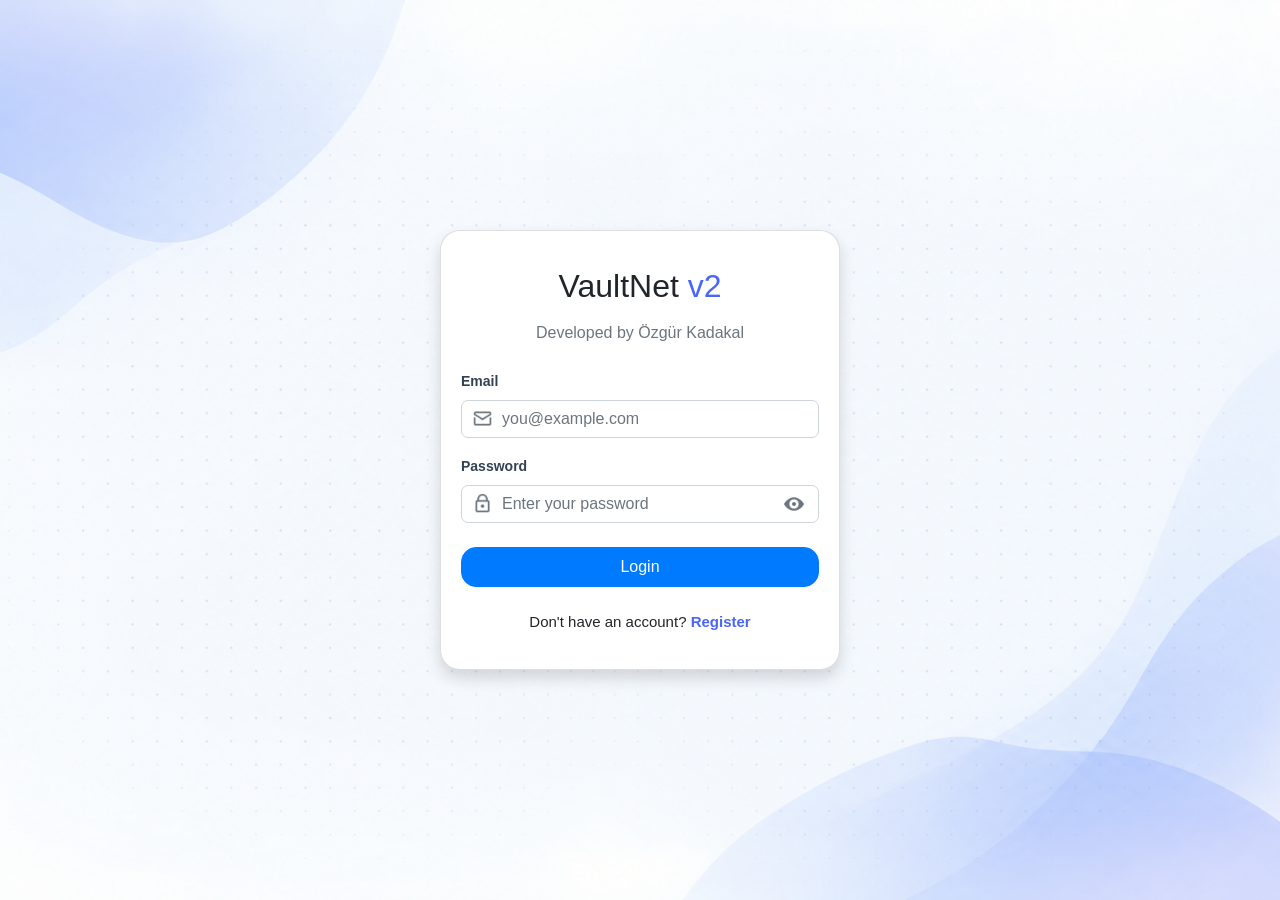
==== Client/index.html @ 26ae2a5c "feat: Register sayfası arayüzü tamamlandı. Ayrıca index.html'de title değişikliliği yapıldı ve index" ====
<!doctype html>
<html lang="en">
  <head>
    <meta charset="UTF-8" />
    <meta name="viewport" content="width=device-width, initial-scale=1.0" />
    <title>VaultNet - Login</title>

    <link
      rel="stylesheet"
      href="https://cdn.jsdelivr.net/npm/bootstrap@4.6.2/dist/css/bootstrap.min.css"
      integrity="sha384-xOolHFLEh07PJGoPkLv1IbcEPTNtaed2xpHsD9ESMhqIYd0nLMwNLD69Npy4HI+N"
      crossorigin="anonymous"
    />
    <link rel="stylesheet" href="CSS/auth.css" />
  </head>

  <body>
    <div
      class="d-flex justify-content-center align-items-center vh-100 login-background"
    >
      <div class="card shadow" style="width: 25rem; border-radius: 20px">
        <div class="card-body">
          <h2 class="card-title text-center mt-3">
            VaultNet
            <span style="color: #4965fa">v2</span>
          </h2>
          <p class="text-muted text-center mb-4 mt-3">
            Developed by Özgür Kadakal
          </p>

          <form>
            <div class="form-group">
              <label style="font-weight: bold; font-size: 14px; color: #334155"
                >Email</label
              >
              <input
                type="email"
                class="form-control email-input-icon"
                placeholder="you@example.com"
                style="border-radius: 7px; color: #334155;"
              />
            </div>
            <div class="form-group">
              <label style="font-weight: bold; font-size: 14px; color: #334155"
                >Password</label
              >
              <div class="position-relative">
                <input
                  type="password"
                  id="password-input"
                  class="form-control password-input-icon"
                  placeholder="Enter your password"
                  style="border-radius: 7px; color: #334155;"
                />
                <img
                  src="Media/Icons/open-eye-icon.png"
                  class="password-eye-icon"
                  id="toggle-password"
                  alt="Toggle Password"
                />
              </div>
            </div>
            <button
              type="submit"
              class="btn btn-primary btn-block mt-4"
              style="border-radius: 15px; height: 40px"
            >
              Login
            </button>
            <p class="text-center mt-4" style="font-size: 15px">
              Don't have an account?
              <a href="register.html" class="register-link">Register</a>
            </p>
          </form>
        </div>
      </div>
    </div>

    <script
      src="https://cdn.jsdelivr.net/npm/jquery@3.5.1/dist/jquery.slim.min.js"
      integrity="sha384-DfXdz2htPH0lsSSs5nCTpuj/zy4C+OGpamoFVy38MVBnE+IbbVYUew+OrCXaRkfj"
      crossorigin="anonymous"
    ></script>
    <script
      src="https://cdn.jsdelivr.net/npm/popper.js@1.16.1/dist/umd/popper.min.js"
      integrity="sha384-9/reFTGAW83EW2RDu2S0VKaIzap3H66lZH81PoYlFhbGU+6BZp6G7niu735Sk7lN"
      crossorigin="anonymous"
    ></script>
    <script
      src="https://cdn.jsdelivr.net/npm/bootstrap@4.6.2/dist/js/bootstrap.min.js"
      integrity="sha384-+sLIOodYLS7CIrQpBjl+C7nPvqq+FbNUBDunl/OZv93DB7Ln/533i8e/mZXLi/P+"
      crossorigin="anonymous"
    ></script>
    <script src="JS/index.js"></script>
  </body>
</html>
---- Client/CSS/auth.css ----
.login-background {
    background-image: url('../Media/Images/login-background-image.png');
    background-size: cover;
    background-position: center;
    background-repeat: no-repeat;
}

.register-link{
    color: #4965fa;
    font-weight: bold;
}

.register-link:hover{
    text-decoration: none;
    color: #4965fa;
}

.email-input-icon{
    background-image: url('../Media/Icons/mail-icon.png');
    background-position: 10px center;
    background-repeat: no-repeat;
    background-size: 21px;
    padding-left: 40px;
}

.password-input-icon{
    background-image: url('../Media/Icons/lock-icon.png');
    background-position: 10px center;
    background-repeat: no-repeat;
    background-size: 21px;
    padding-left: 40px;
    padding-right: 45px;
}

.password-eye-icon{
    position: absolute;
    right: 15px;
    top: 50%;
    transform: translateY(-50%);
    width: 20px;
    cursor: pointer;
}
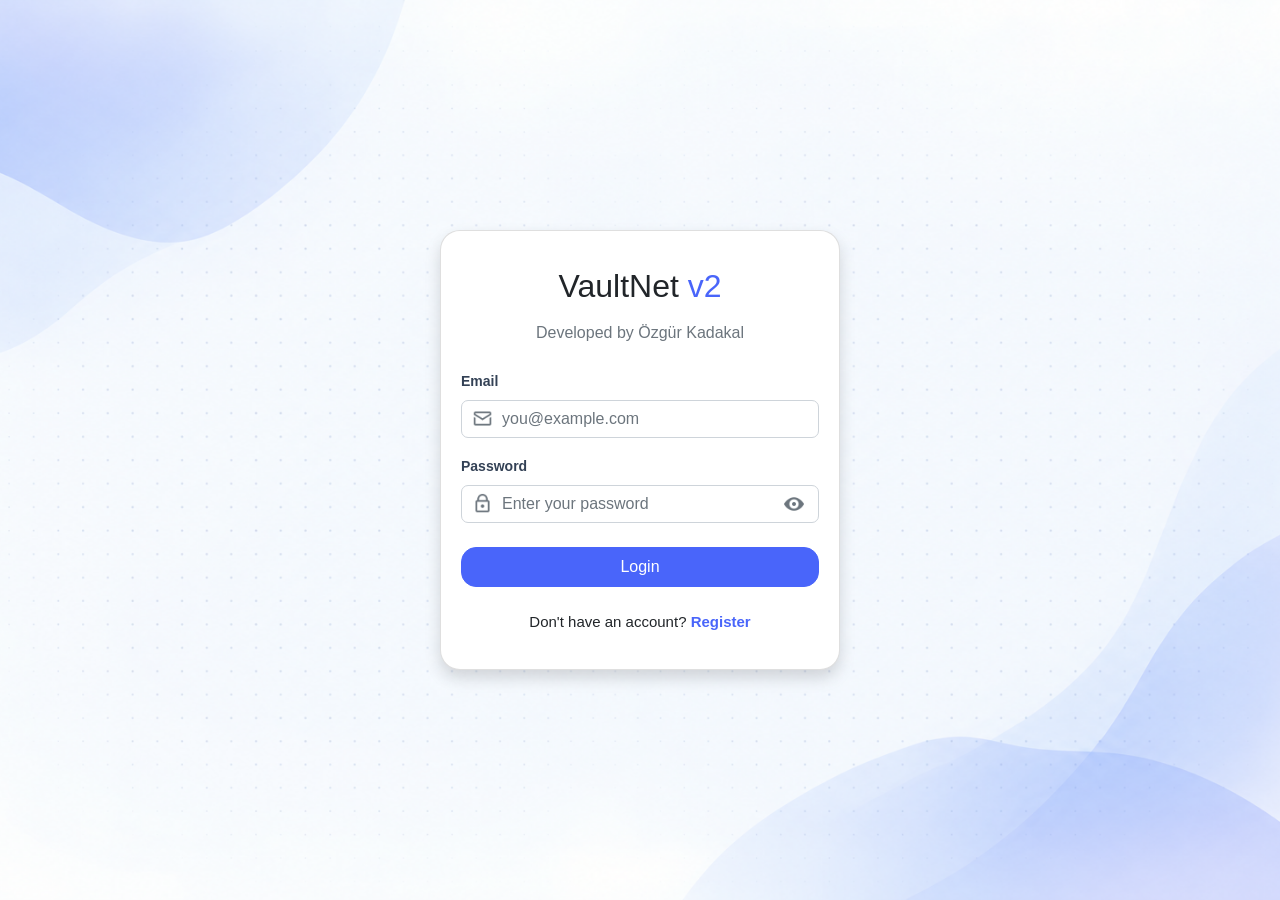
==== commit f804c1ea: "style: Login ve Register buton renkleri tema renklerine göre güncellendi." ====
--- a/Client/index.html
+++ b/Client/index.html
@@ -11,6 +11,10 @@
       integrity="sha384-xOolHFLEh07PJGoPkLv1IbcEPTNtaed2xpHsD9ESMhqIYd0nLMwNLD69Npy4HI+N"
       crossorigin="anonymous"
     />
+    <link
+      rel="stylesheet"
+      href="https://cdnjs.cloudflare.com/ajax/libs/animate.css/4.1.1/animate.min.css"
+    />
     <link rel="stylesheet" href="CSS/auth.css" />
   </head>
 
@@ -18,7 +22,10 @@
     <div
       class="d-flex justify-content-center align-items-center vh-100 login-background"
     >
-      <div class="card shadow" style="width: 25rem; border-radius: 20px">
+      <div
+        class="card shadow animate__animated animate__pulse animate__fadeIn"
+        style="width: 25rem; border-radius: 20px"
+      >
         <div class="card-body">
           <h2 class="card-title text-center mt-3">
             VaultNet
@@ -37,7 +44,7 @@
                 type="email"
                 class="form-control email-input-icon"
                 placeholder="you@example.com"
-                style="border-radius: 7px; color: #334155;"
+                style="border-radius: 7px; color: #334155"
               />
             </div>
             <div class="form-group">
@@ -50,7 +57,7 @@
                   id="password-input"
                   class="form-control password-input-icon"
                   placeholder="Enter your password"
-                  style="border-radius: 7px; color: #334155;"
+                  style="border-radius: 7px; color: #334155"
                 />
                 <img
                   src="Media/Icons/open-eye-icon.png"
@@ -63,7 +70,7 @@
             <button
               type="submit"
               class="btn btn-primary btn-block mt-4"
-              style="border-radius: 15px; height: 40px"
+              style="border-radius: 15px; height: 40px; background-color: #4965fa; border-color: #4965fa;"
             >
               Login
             </button>
